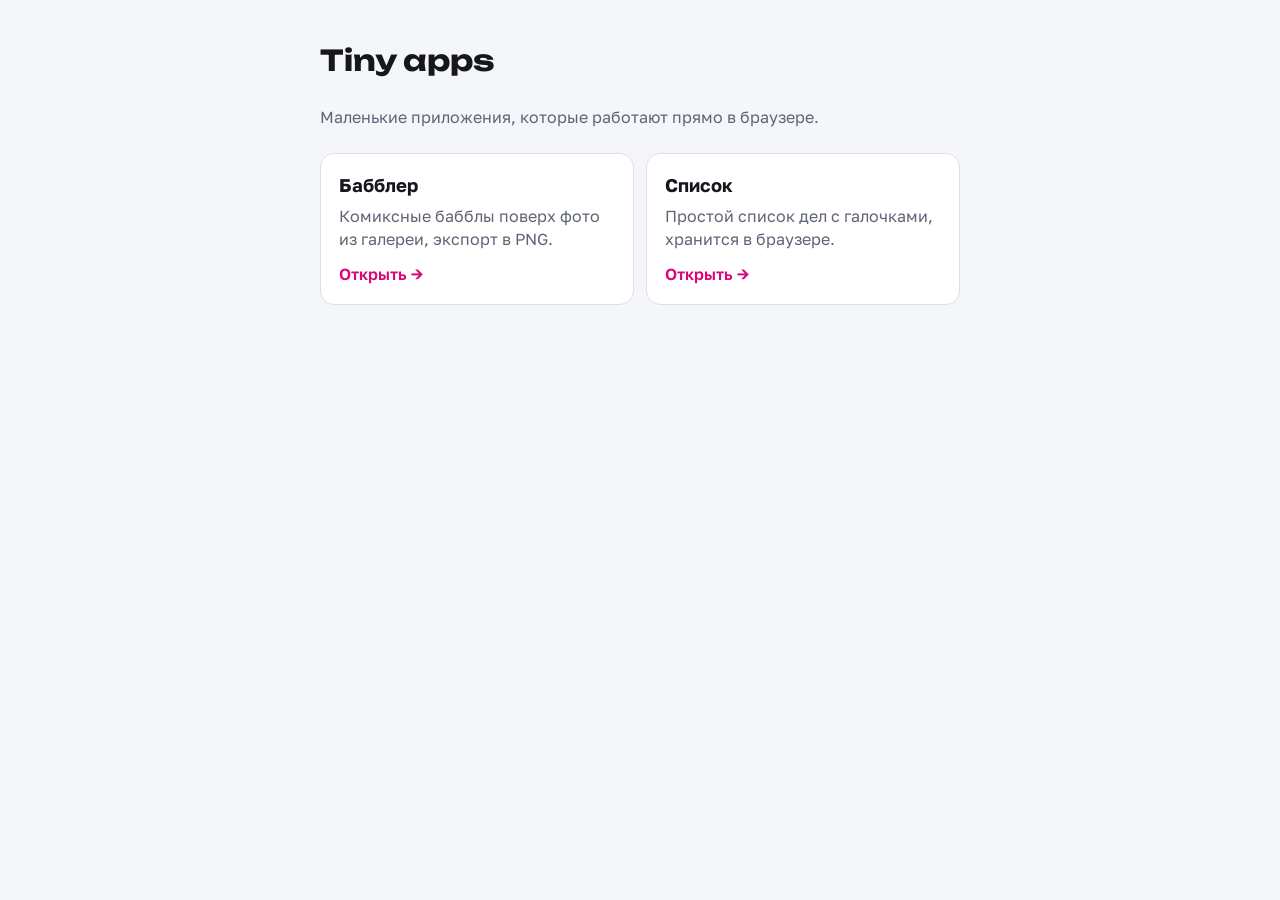
==== index.html @ 508f5606 "v2" ====
<!doctype html>
<html lang="ru">
<head>
<meta charset="utf-8">
<meta name="viewport" content="width=device-width,initial-scale=1">
<title>Tiny apps</title>
<link rel="preconnect" href="https://fonts.googleapis.com">
<link rel="preconnect" href="https://fonts.gstatic.com" crossorigin>
<link rel="stylesheet" href="https://fonts.googleapis.com/css2?family=Golos+Text:wght@400;500;600&family=Unbounded:wght@700&display=swap">
<style>
  :root{--bg:#f5f6f9;--card:#fff;--ink:#16171d;--muted:#5f6476;--line:#dcdfe8;--accent:#d9077a}
  @media (prefers-color-scheme: dark){:root{--bg:#111217;--card:#191a21;--ink:#eceef4;--muted:#9ba1b3;--line:#2b2e3a;--accent:#ff4ba5;color-scheme:dark}}
  *{box-sizing:border-box}
  body{margin:0;background:var(--bg);color:var(--ink);font:16px/1.45 "Golos Text",system-ui,sans-serif;padding:40px 16px}
  main{max-width:40rem;margin:0 auto;display:flex;flex-direction:column;gap:24px}
  h1{font-family:"Unbounded",system-ui,sans-serif;font-size:1.8rem;margin:0}
  p{margin:0;color:var(--muted)}
  .grid{display:grid;grid-template-columns:repeat(auto-fit,minmax(15rem,1fr));gap:12px}
  a.card{display:flex;flex-direction:column;gap:6px;padding:18px;border:1px solid var(--line);border-radius:14px;background:var(--card);color:inherit;text-decoration:none}
  a.card:hover{border-color:var(--accent)}
  a.card b{font-size:1.15rem}
  a.card span{color:var(--accent);font-weight:600;margin-top:6px}
</style>
</head>
<body>
<main>
  <h1>Tiny apps</h1>
  <p>Маленькие приложения, которые работают прямо в браузере.</p>
  <div class="grid">
    <a class="card" href="babbler/">
      <b>Бабблер</b>
      <p>Комиксные бабблы поверх фото из галереи, экспорт в PNG.</p>
      <span>Открыть →</span>
    </a>
    <a class="card" href="checklist/">
      <b>Список</b>
      <p>Простой список дел с галочками, хранится в браузере.</p>
      <span>Открыть →</span>
    </a>
  </div>
</main>
</body>
</html>
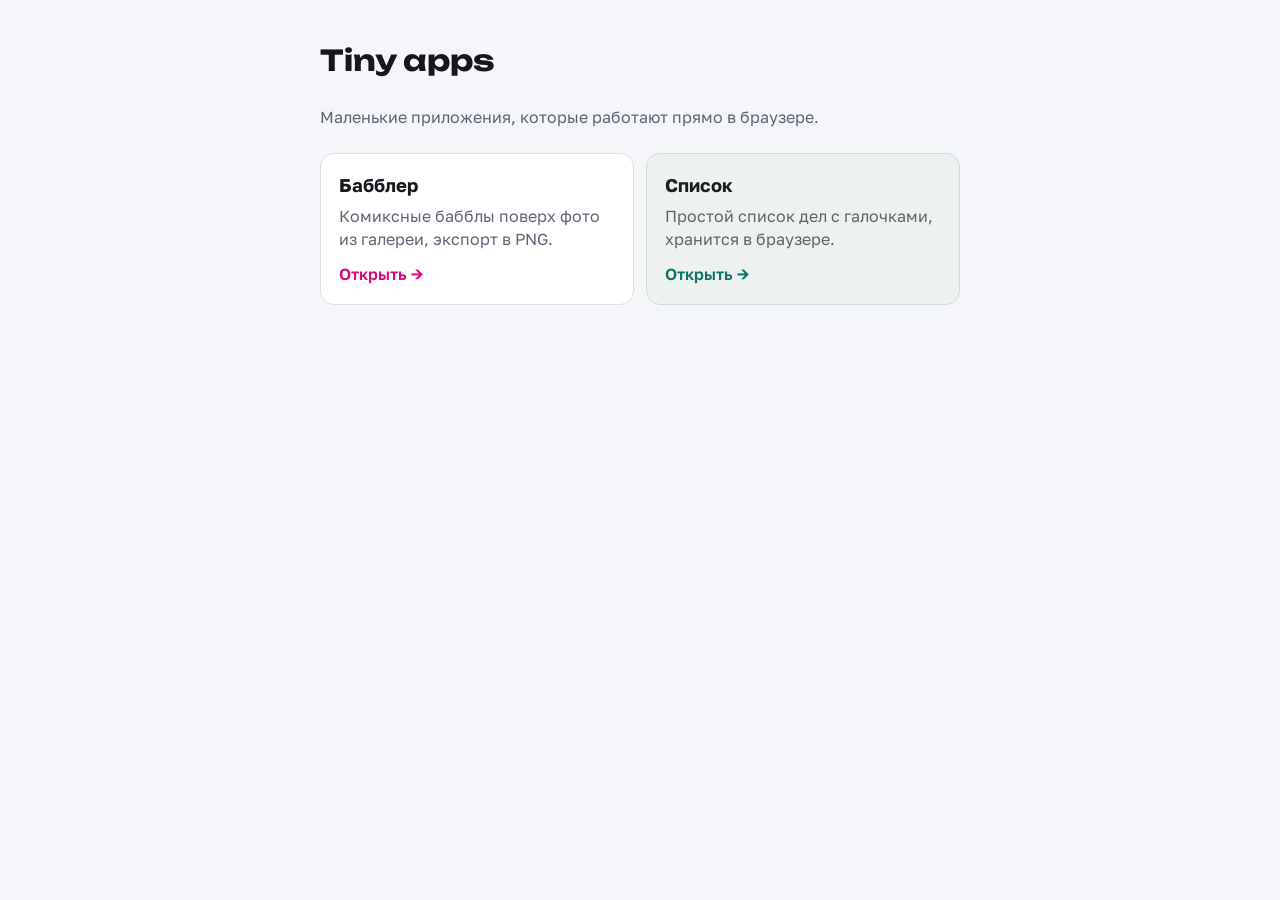
==== commit 06d5677a: "Add files via upload" ====
--- a/index.html
+++ b/index.html
@@ -16,10 +16,15 @@
   h1{font-family:"Unbounded",system-ui,sans-serif;font-size:1.8rem;margin:0}
   p{margin:0;color:var(--muted)}
   .grid{display:grid;grid-template-columns:repeat(auto-fit,minmax(15rem,1fr));gap:12px}
-  a.card{display:flex;flex-direction:column;gap:6px;padding:18px;border:1px solid var(--line);border-radius:14px;background:var(--card);color:inherit;text-decoration:none}
-  a.card:hover{border-color:var(--accent)}
+  a.card{--c-bg:var(--card);--c-ink:var(--ink);--c-muted:var(--muted);--c-line:var(--line);--c-accent:var(--accent);
+    display:flex;flex-direction:column;gap:6px;padding:18px;border:1px solid var(--c-line);border-radius:14px;background:var(--c-bg);color:var(--c-ink);text-decoration:none}
+  a.card:hover{border-color:var(--c-accent)}
+  a.card p{color:var(--c-muted)}
   a.card b{font-size:1.15rem}
-  a.card span{color:var(--accent);font-weight:600;margin-top:6px}
+  a.card span{color:var(--c-accent);font-weight:600;margin-top:6px}
+  /* Checklist palette */
+  a.card.check{--c-bg:#edf1f0;--c-ink:#16201e;--c-muted:#586763;--c-line:#d3dbd8;--c-accent:#0e7468}
+  @media (prefers-color-scheme: dark){a.card.check{--c-bg:#162120;--c-ink:#e5eeeb;--c-muted:#94a5a0;--c-line:#263431;--c-accent:#3fc9b8}}
 </style>
 </head>
 <body>
@@ -32,7 +37,7 @@
       <p>Комиксные бабблы поверх фото из галереи, экспорт в PNG.</p>
       <span>Открыть →</span>
     </a>
-    <a class="card" href="checklist/">
+    <a class="card check" href="checklist/">
       <b>Список</b>
       <p>Простой список дел с галочками, хранится в браузере.</p>
       <span>Открыть →</span>
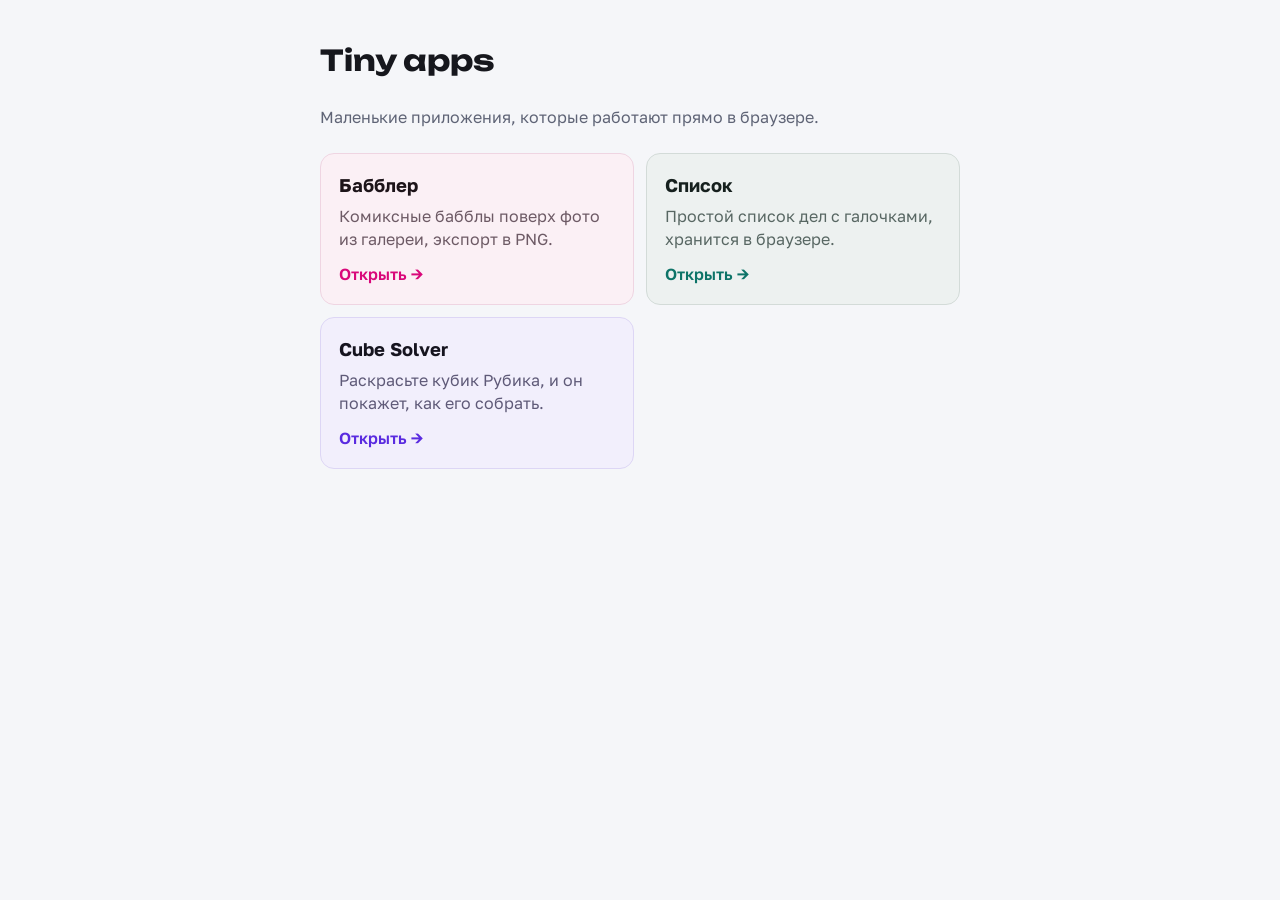
==== commit 75090756: "Add files via upload" ====
--- a/index.html
+++ b/index.html
@@ -15,16 +15,26 @@
   main{max-width:40rem;margin:0 auto;display:flex;flex-direction:column;gap:24px}
   h1{font-family:"Unbounded",system-ui,sans-serif;font-size:1.8rem;margin:0}
   p{margin:0;color:var(--muted)}
-  .grid{display:grid;grid-template-columns:repeat(auto-fit,minmax(15rem,1fr));gap:12px}
+  /* one column on phones, two from 700px — widths where every description fits in two lines */
+  .grid{display:grid;grid-template-columns:1fr;gap:12px}
+  @media (min-width:700px){.grid{grid-template-columns:1fr 1fr}}
+  @media (max-width:400px){a.card{padding:16px 14px} a.card p{font-size:14px}}
   a.card{--c-bg:var(--card);--c-ink:var(--ink);--c-muted:var(--muted);--c-line:var(--line);--c-accent:var(--accent);
     display:flex;flex-direction:column;gap:6px;padding:18px;border:1px solid var(--c-line);border-radius:14px;background:var(--c-bg);color:var(--c-ink);text-decoration:none}
   a.card:hover{border-color:var(--c-accent)}
-  a.card p{color:var(--c-muted)}
+  /* description: always exactly two lines so the cards stay the same height */
+  a.card p{color:var(--c-muted);line-height:1.45;height:2.9em;max-width:19rem;overflow:hidden;display:-webkit-box;-webkit-box-orient:vertical;-webkit-line-clamp:2;line-clamp:2}
   a.card b{font-size:1.15rem}
   a.card span{color:var(--c-accent);font-weight:600;margin-top:6px}
   /* Checklist palette */
   a.card.check{--c-bg:#edf1f0;--c-ink:#16201e;--c-muted:#586763;--c-line:#d3dbd8;--c-accent:#0e7468}
   @media (prefers-color-scheme: dark){a.card.check{--c-bg:#162120;--c-ink:#e5eeeb;--c-muted:#94a5a0;--c-line:#263431;--c-accent:#3fc9b8}}
+  /* Babbler palette: light pink tint */
+  a.card.bubble{--c-bg:#fbf0f5;--c-ink:#1d1419;--c-muted:#6d5a65;--c-line:#efd5e2;--c-accent:#d9077a}
+  @media (prefers-color-scheme: dark){a.card.bubble{--c-bg:#22161d;--c-ink:#f1e8ed;--c-muted:#b39aa8;--c-line:#3a2531;--c-accent:#ff4ba5}}
+  /* Cube Solver palette: light violet tint */
+  a.card.cube{--c-bg:#f2effc;--c-ink:#16141f;--c-muted:#5f5a78;--c-line:#ddd6f5;--c-accent:#5A2BE0}
+  @media (prefers-color-scheme: dark){a.card.cube{--c-bg:#1c1830;--c-ink:#ECEEF3;--c-muted:#a39fbf;--c-line:#2f2a4a;--c-accent:#9D84FF}}
 </style>
 </head>
 <body>
@@ -32,7 +42,7 @@
   <h1>Tiny apps</h1>
   <p>Маленькие приложения, которые работают прямо в браузере.</p>
   <div class="grid">
-    <a class="card" href="babbler/">
+    <a class="card bubble" href="babbler/">
       <b>Бабблер</b>
       <p>Комиксные бабблы поверх фото из галереи, экспорт в PNG.</p>
       <span>Открыть →</span>
@@ -42,6 +52,11 @@
       <p>Простой список дел с галочками, хранится в браузере.</p>
       <span>Открыть →</span>
     </a>
+    <a class="card cube" href="cube-solver/">
+      <b>Cube Solver</b>
+      <p>Раскрасьте кубик Рубика, и он покажет, как его собрать.</p>
+      <span>Открыть →</span>
+    </a>
   </div>
 </main>
 </body>
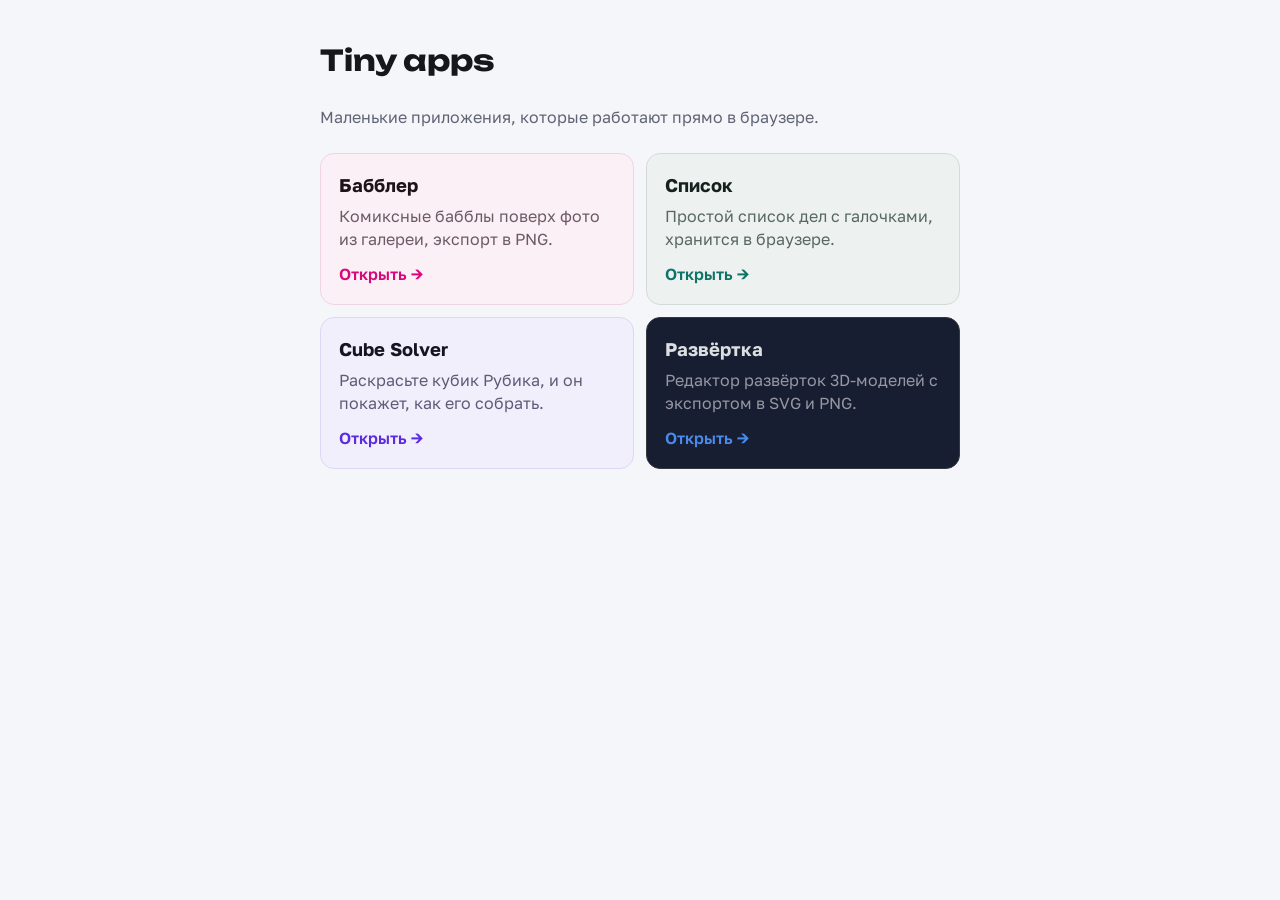
==== commit d240aec3: "Add files via upload" ====
--- a/index.html
+++ b/index.html
@@ -35,6 +35,8 @@
   /* Cube Solver palette: light violet tint */
   a.card.cube{--c-bg:#f2effc;--c-ink:#16141f;--c-muted:#5f5a78;--c-line:#ddd6f5;--c-accent:#5A2BE0}
   @media (prefers-color-scheme: dark){a.card.cube{--c-bg:#1c1830;--c-ink:#ECEEF3;--c-muted:#a39fbf;--c-line:#2f2a4a;--c-accent:#9D84FF}}
+  /* Razvertka palette: dark blue-grey panels with a bright blue accent */
+  a.card.razvertka{--c-bg:#171e31;--c-ink:oklch(0.90 0.005 270);--c-muted:oklch(0.68 0.015 280);--c-line:oklch(0.34 0.018 282);--c-accent:oklch(0.64 0.16 258)}
 </style>
 </head>
 <body>
@@ -57,6 +59,11 @@
       <p>Раскрасьте кубик Рубика, и он покажет, как его собрать.</p>
       <span>Открыть →</span>
     </a>
+    <a class="card razvertka" href="razvertka/">
+      <b>Развёртка</b>
+      <p>Редактор развёрток 3D-моделей с экспортом в SVG и PNG.</p>
+      <span>Открыть →</span>
+    </a>
   </div>
 </main>
 </body>
